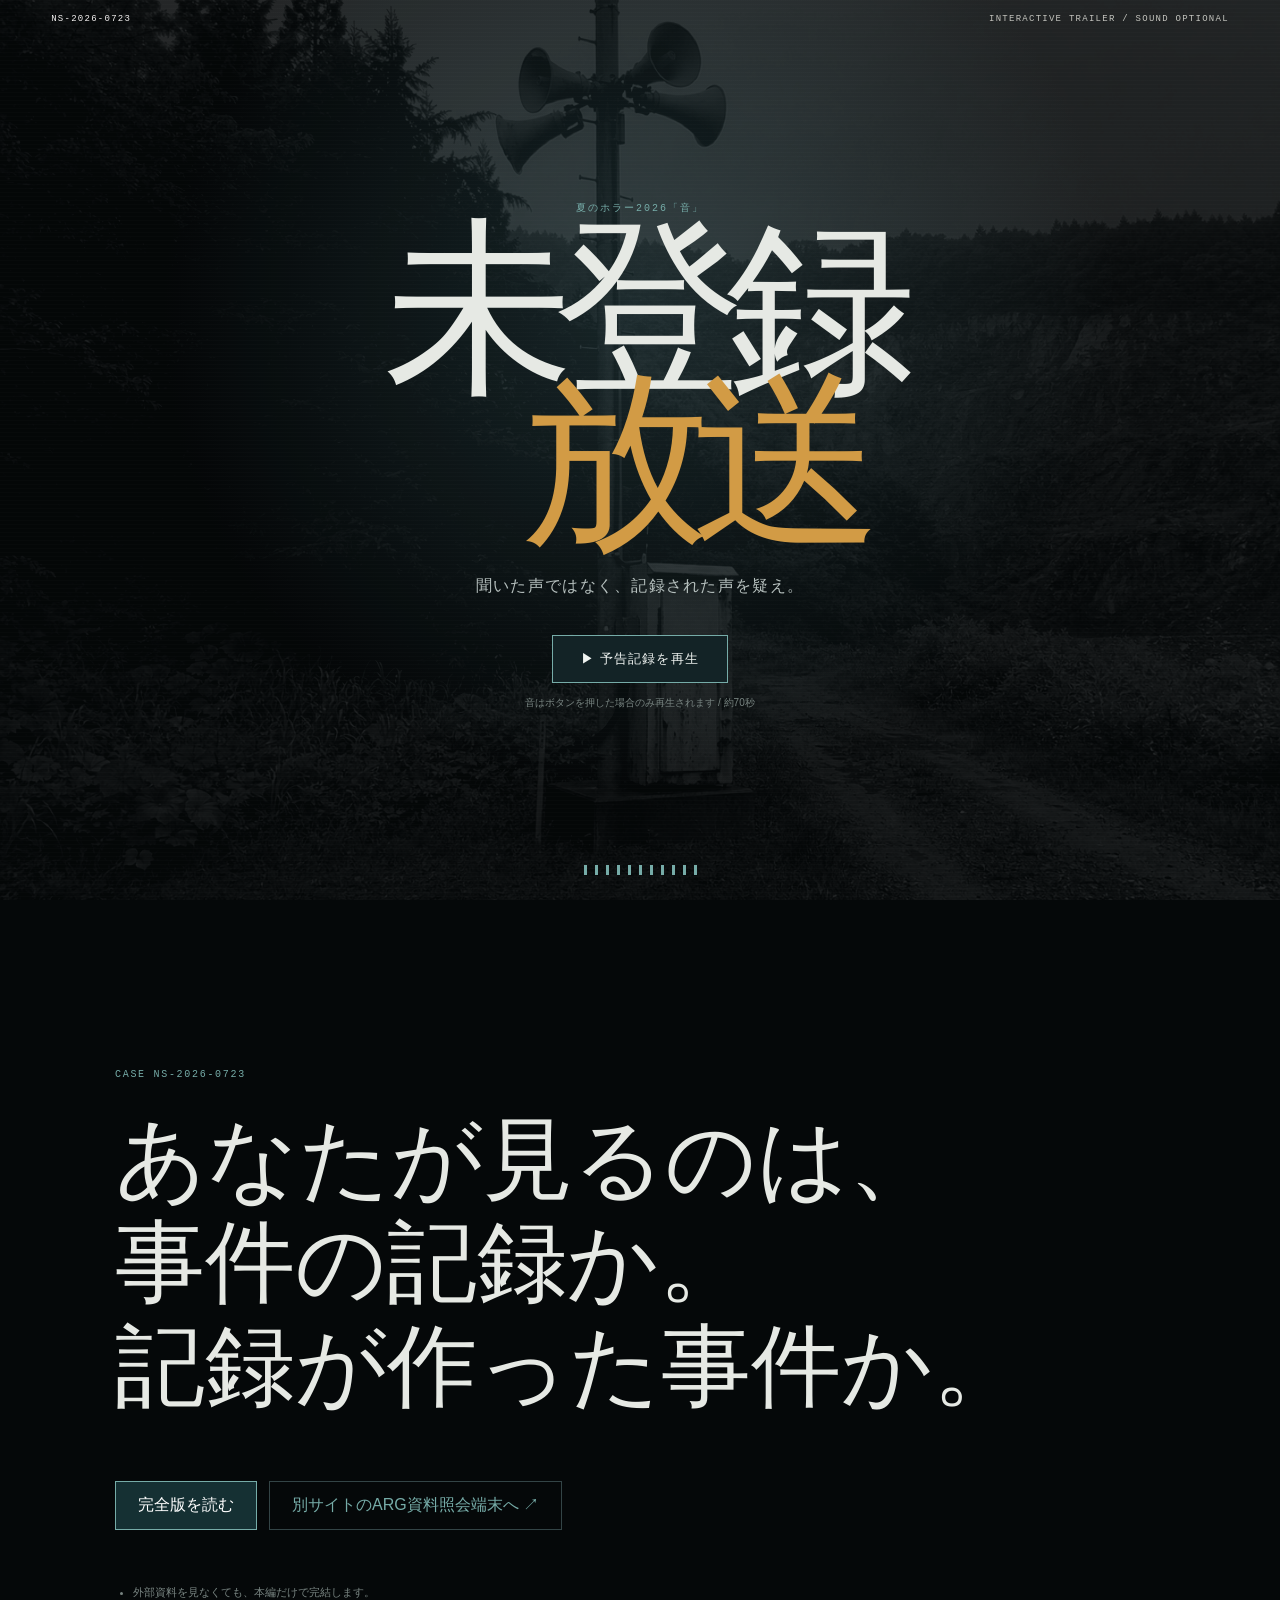
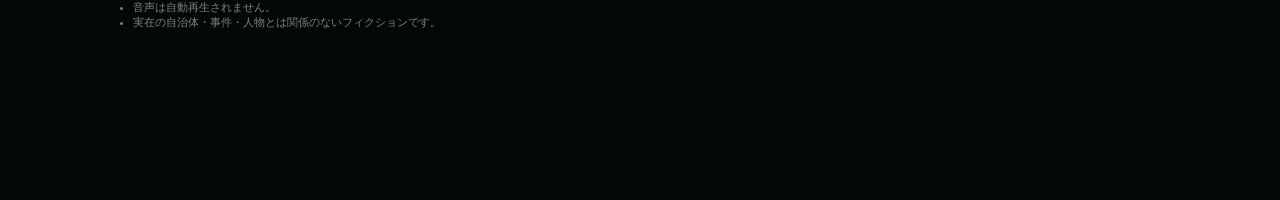
==== trailer/index.html @ 3e9d574b "Publish interactive web edition" ====
<!doctype html>
<html lang="ja">
<head>
  <meta charset="utf-8">
  <meta name="viewport" content="width=device-width,initial-scale=1">
  <meta name="theme-color" content="#050809">
  <meta name="description" content="『未登録放送』インタラクティブ予告版。音は操作した場合のみ再生されます。">
  <title>未登録放送｜インタラクティブ予告版</title>
  <link rel="stylesheet" href="trailer.css">
</head>
<body>
  <a class="skip" href="#trailer">予告編へ移動</a>
  <header class="trailer-head">
    <a href="../index.html">NS-2026-0723</a>
    <p>INTERACTIVE TRAILER / SOUND OPTIONAL</p>
  </header>

  <main id="trailer">
    <section class="poster" id="poster">
      <div class="poster-noise" aria-hidden="true"></div>
      <div class="poster-copy">
        <p>夏のホラー2026「音」</p>
        <h1>未登録<span>放送</span></h1>
        <p class="tagline">聞いた声ではなく、記録された声を疑え。</p>
        <button id="play" type="button"><span>▶</span> 予告記録を再生</button>
        <small>音はボタンを押した場合のみ再生されます / 約70秒</small>
      </div>
      <div class="poster-meter" aria-hidden="true"><i></i><i></i><i></i><i></i><i></i><i></i><i></i><i></i><i></i><i></i><i></i></div>
    </section>

    <section class="cinema" id="cinema" aria-live="polite" aria-label="予告編">
      <div class="screen">
        <figure class="shot active" data-at="0">
          <img src="../assets/photos/old-n03-inspection.jpg" alt="山中の旧防災無線子局。">
          <figcaption><span>18:00:00</span> 定時チャイム、正常終了。</figcaption>
        </figure>
        <figure class="shot" data-at="8">
          <img src="../assets/maps/narushiro-overview.svg" alt="鳴代市の概略地図。">
          <figcaption><span>18:00:11</span> その後の送信記録は、ない。</figcaption>
        </figure>
        <figure class="shot" data-at="17">
          <img src="../assets/photos/interview-notebook-facsimile.jpg" alt="複数の聞き取りを記した手書きノート。">
          <figcaption><span>VOICE 01</span> 姉には、自分の名前。</figcaption>
        </figure>
        <figure class="shot" data-at="26">
          <img src="../assets/documents/audio-sync-comparison.svg" alt="三つの録音を比較する音声解析図。">
          <figcaption><span>VOICE 02</span> 弟には、弟の名前。</figcaption>
        </figure>
        <figure class="shot" data-at="35">
          <img src="../assets/photos/night-watch-undated.jpg" alt="提灯と拍子木を持つ夜回りの古写真。">
          <figcaption><span>1989 / 1998 / 2026</span> 記録は、声より先にあったのか。</figcaption>
        </figure>
        <figure class="shot" data-at="45">
          <img src="../assets/maps/narushiro-2026-route.svg" alt="四つの子局が採石場方向へ並ぶ地図。">
          <figcaption><span>18:06 → 18:24</span> 廃止された子局が、順番に鳴る。</figcaption>
        </figure>
        <figure class="shot" data-at="55">
          <img src="../assets/maps/narusawa-1989-evacuation.svg" alt="旧避難路と採石場を示す地図。">
          <figcaption><span>UNCONFIRMED</span> 人間がしたことは、記録に残った。</figcaption>
        </figure>
        <figure class="shot final-shot" data-at="64">
          <div class="final-card"><p>同じ音声から<br>全員が別の名前を聞いた。</p><h2>未登録放送</h2><span>全38話 / 調査・考察型ホラー</span></div>
          <figcaption><span>DO NOT REPLY</span> 聞こえているなら、まだ返事をしないで。</figcaption>
        </figure>
        <div class="scanline" aria-hidden="true"></div>
      </div>
      <div class="transport">
        <button id="toggle" type="button" aria-label="再生・一時停止">▶</button>
        <div class="timeline"><i id="timeline-progress"></i></div>
        <time id="time">00:00 / 01:10</time>
        <button id="sound" type="button" aria-pressed="true">音 ON</button>
      </div>
    </section>

    <section class="after-trailer" id="after-trailer">
      <p>CASE NS-2026-0723</p>
      <h2>あなたが見るのは、<br>事件の記録か。<br>記録が作った事件か。</h2>
      <div class="cta-row">
        <a class="primary" href="../complete/index.html">完全版を読む</a>
        <a href="https://nonamenonowork.github.io/narushiro-archive/">別サイトのARG資料照会端末へ ↗</a>
      </div>
      <ul>
        <li>外部資料を見なくても、本編だけで完結します。</li>
        <li>音声は自動再生されません。</li>
        <li>実在の自治体・事件・人物とは関係のないフィクションです。</li>
      </ul>
    </section>
  </main>
  <script src="trailer.js"></script>
</body>
</html>
---- trailer/trailer.css ----
:root{--bg:#050809;--ink:#e6e9e4;--muted:#788481;--cyan:#76aca8;--amber:#d29b45;--red:#a94f48}*{box-sizing:border-box}html{scroll-behavior:smooth}body{margin:0;background:var(--bg);color:var(--ink);font-family:"Hiragino Kaku Gothic ProN","Yu Gothic",sans-serif}.skip{position:fixed;top:-80px;left:10px;z-index:50;background:#fff;color:#000;padding:8px}.skip:focus{top:10px}.trailer-head{position:fixed;top:0;left:0;right:0;z-index:20;display:flex;justify-content:space-between;padding:14px clamp(16px,4vw,58px);mix-blend-mode:difference;font:9px ui-monospace,monospace;letter-spacing:.14em}.trailer-head a{color:#fff;text-decoration:none}.trailer-head p{margin:0}.poster{position:relative;display:grid;place-items:center;min-height:100vh;overflow:hidden;background:radial-gradient(circle at 50% 35%,#1b2b2e 0,#050809 55%)}.poster:before{content:"";position:absolute;inset:0;background:url("../assets/photos/old-n03-inspection.jpg") center/cover;opacity:.12;filter:grayscale(1) contrast(1.5)}.poster-noise,.scanline{position:absolute;inset:0;pointer-events:none;background:repeating-linear-gradient(0deg,transparent 0,transparent 3px,#fff 4px);opacity:.025}.poster-copy{position:relative;z-index:2;text-align:center;padding:20px}.poster-copy>p:first-child{color:var(--cyan);font:10px ui-monospace,monospace;letter-spacing:.2em}.poster h1{margin:.1em 0;font:clamp(68px,16vw,190px)/.8 "Yu Mincho",serif;font-weight:500;letter-spacing:-.1em}.poster h1 span{display:block;color:var(--amber);margin-left:.55em}.tagline{margin:38px 0;color:#b5bfbd;letter-spacing:.08em}.poster button{padding:14px 28px;border:1px solid var(--cyan);background:#132326;color:#f0f4f1;cursor:pointer;letter-spacing:.08em}.poster small{display:block;margin-top:13px;color:var(--muted);font-size:10px}.poster-meter{position:absolute;bottom:25px;left:5%;right:5%;display:flex;align-items:flex-end;justify-content:center;gap:8px;height:50px}.poster-meter i{width:3px;height:10px;background:var(--cyan);animation:meter 1.6s ease-in-out infinite alternate}.poster-meter i:nth-child(2n){animation-delay:-.4s}.poster-meter i:nth-child(3n){animation-delay:-.9s}@keyframes meter{to{height:48px;opacity:.35}}.cinema{display:none;min-height:100vh;padding:clamp(58px,8vw,110px) clamp(12px,5vw,70px);background:#020303}.cinema.visible{display:block}.screen{position:relative;width:min(1180px,100%);aspect-ratio:16/9;margin:auto;background:#080c0d;overflow:hidden;box-shadow:0 0 0 1px #293334,0 30px 100px #000}.shot{position:absolute;inset:0;margin:0;opacity:0;transform:scale(1.04);transition:opacity 1s ease,transform 7s linear}.shot.active{opacity:1;transform:scale(1)}.shot img{width:100%;height:100%;object-fit:cover;filter:grayscale(.65) contrast(1.15) brightness(.55)}.shot figcaption{position:absolute;left:clamp(18px,5vw,70px);right:clamp(18px,5vw,70px);bottom:clamp(20px,6vw,75px);font:clamp(18px,3vw,38px)/1.5 "Yu Mincho",serif;text-shadow:0 2px 15px #000}.shot figcaption span{display:block;margin-bottom:8px;color:var(--cyan);font:9px ui-monospace,monospace;letter-spacing:.18em}.final-shot{display:grid;place-items:center;background:radial-gradient(circle,#152326,#050809 65%)}.final-card{text-align:center}.final-card p{font:clamp(18px,3vw,36px)/1.7 "Yu Mincho",serif}.final-card h2{margin:.2em;font:clamp(64px,12vw,150px)/1 "Yu Mincho",serif;font-weight:500}.final-card span{color:var(--amber);font:10px ui-monospace,monospace;letter-spacing:.15em}.transport{display:flex;align-items:center;gap:14px;width:min(1180px,100%);margin:17px auto}.transport button{border:0;background:none;color:var(--cyan);cursor:pointer}.timeline{height:2px;flex:1;background:#273133}.timeline i{display:block;width:0;height:100%;background:var(--amber)}.transport time{color:var(--muted);font:9px ui-monospace,monospace}.after-trailer{min-height:100vh;display:flex;flex-direction:column;justify-content:center;width:min(1050px,calc(100% - 36px));margin:auto;padding:100px 0}.after-trailer>p{color:var(--cyan);font:10px ui-monospace,monospace;letter-spacing:.17em}.after-trailer h2{margin:.2em 0 .7em;font:clamp(42px,8vw,90px)/1.15 "Yu Mincho",serif;font-weight:500}.cta-row{display:flex;gap:12px}.cta-row a{padding:13px 22px;border:1px solid #334446;color:var(--cyan);text-decoration:none}.cta-row .primary{background:#153033;border-color:var(--cyan);color:#fff}.after-trailer ul{margin-top:55px;padding-left:18px;color:var(--muted);font-size:11px}@media(max-width:640px){.trailer-head p{display:none}.poster h1{font-size:80px}.screen{aspect-ratio:9/16}.shot img{object-position:center}.transport{gap:7px}.transport time{display:none}.after-trailer h2{font-size:44px}.cta-row{display:grid}.poster-meter{opacity:.5}}@media(prefers-reduced-motion:reduce){*{animation:none!important;transition:none!important}.poster-meter{display:none}}
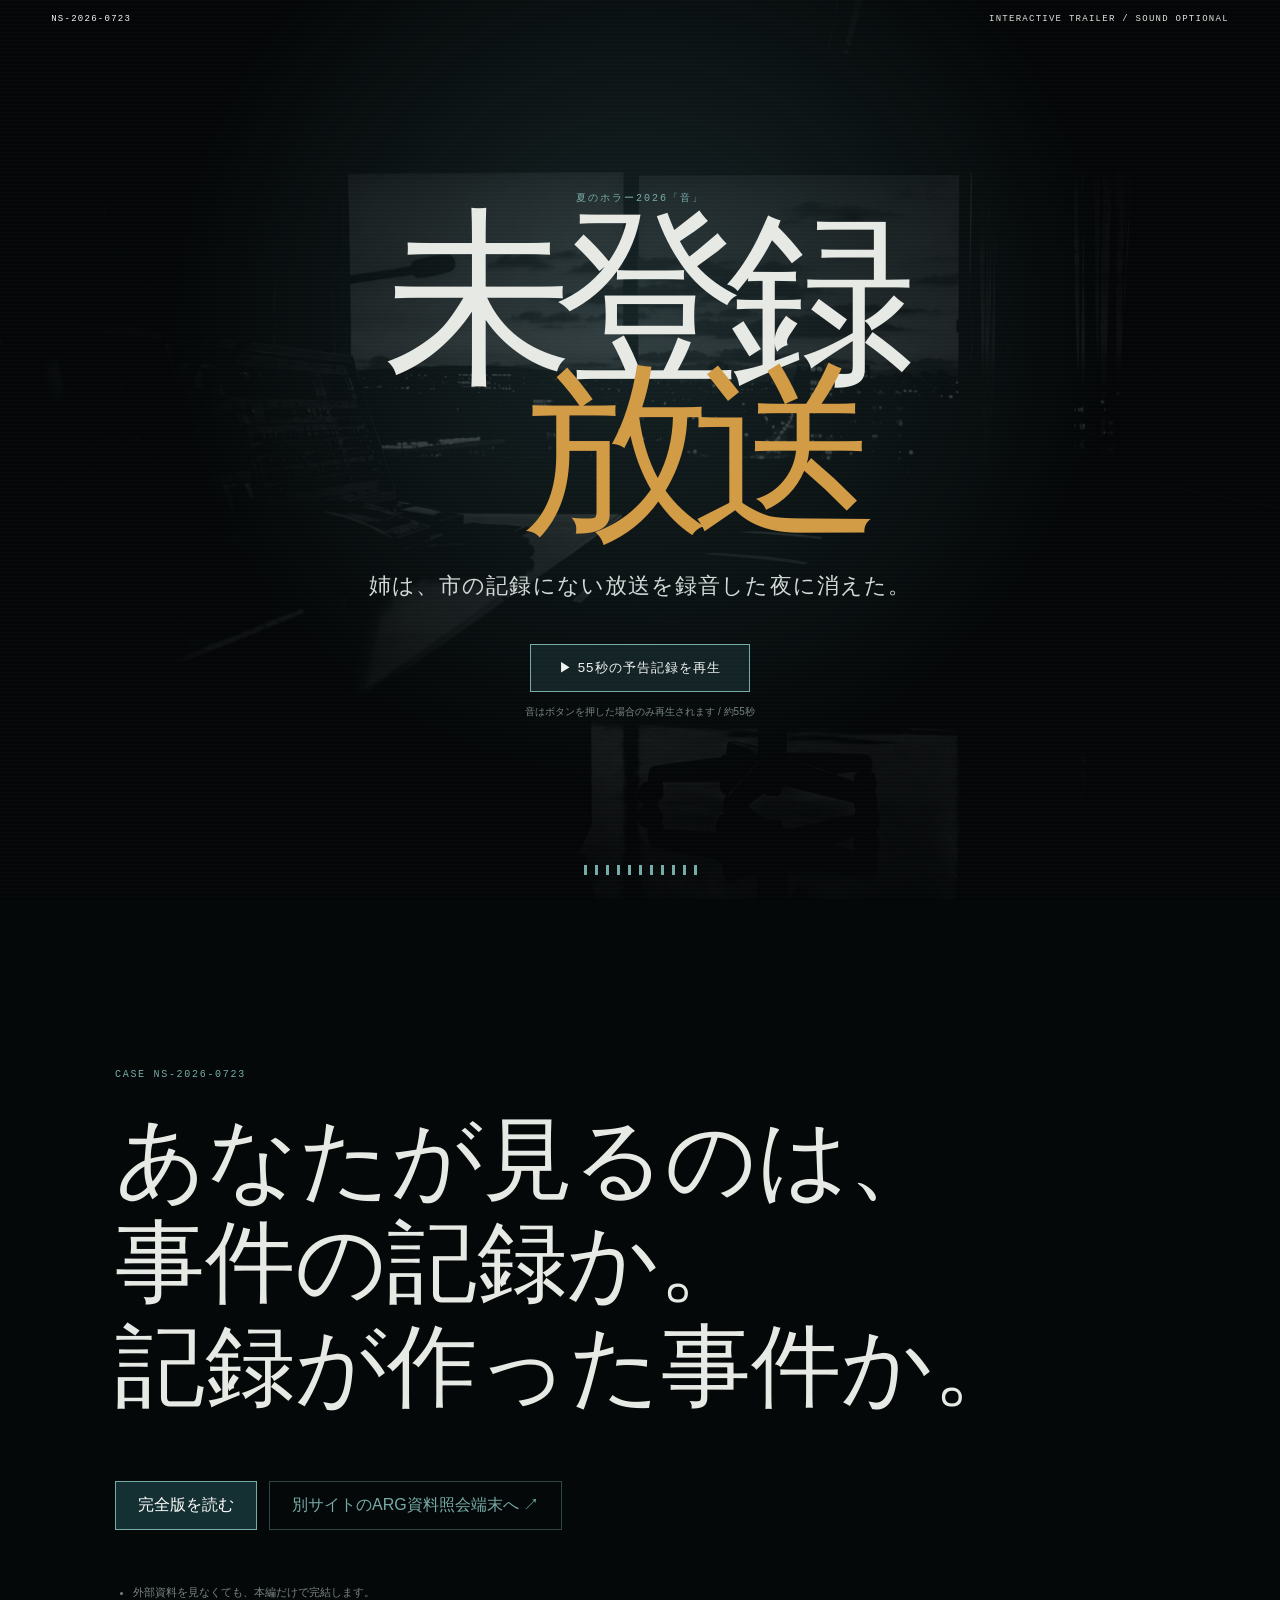
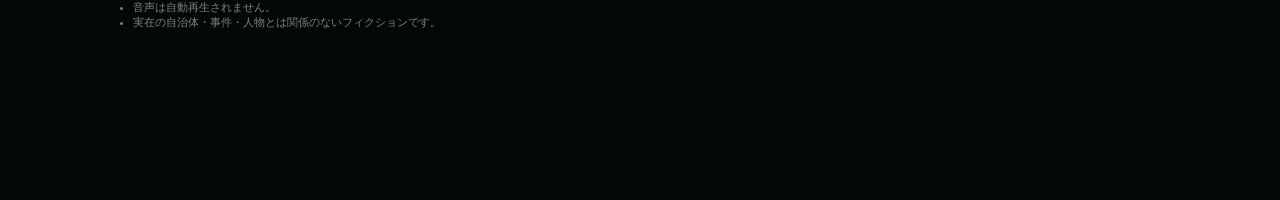
==== commit 217ac6ea: "Expand visuals and recut trailer" ====
--- a/trailer/index.html
+++ b/trailer/index.html
@@ -4,86 +4,50 @@
   <meta charset="utf-8">
   <meta name="viewport" content="width=device-width,initial-scale=1">
   <meta name="theme-color" content="#050809">
-  <meta name="description" content="『未登録放送』インタラクティブ予告版。音は操作した場合のみ再生されます。">
+  <meta name="description" content="姉の失踪、聞く者ごとに変わる声、37年前の事故を追う『未登録放送』インタラクティブ予告版。">
   <title>未登録放送｜インタラクティブ予告版</title>
   <link rel="stylesheet" href="trailer.css">
 </head>
 <body>
   <a class="skip" href="#trailer">予告編へ移動</a>
-  <header class="trailer-head">
-    <a href="../index.html">NS-2026-0723</a>
-    <p>INTERACTIVE TRAILER / SOUND OPTIONAL</p>
-  </header>
-
+  <header class="trailer-head"><a href="../index.html">NS-2026-0723</a><p>INTERACTIVE TRAILER / SOUND OPTIONAL</p></header>
   <main id="trailer">
     <section class="poster" id="poster">
       <div class="poster-noise" aria-hidden="true"></div>
       <div class="poster-copy">
         <p>夏のホラー2026「音」</p>
         <h1>未登録<span>放送</span></h1>
-        <p class="tagline">聞いた声ではなく、記録された声を疑え。</p>
-        <button id="play" type="button"><span>▶</span> 予告記録を再生</button>
-        <small>音はボタンを押した場合のみ再生されます / 約70秒</small>
+        <p class="tagline">姉は、市の記録にない放送を録音した夜に消えた。</p>
+        <button id="play" type="button"><span>▶</span> 55秒の予告記録を再生</button>
+        <small>音はボタンを押した場合のみ再生されます / 約55秒</small>
       </div>
       <div class="poster-meter" aria-hidden="true"><i></i><i></i><i></i><i></i><i></i><i></i><i></i><i></i><i></i><i></i><i></i></div>
     </section>
 
     <section class="cinema" id="cinema" aria-live="polite" aria-label="予告編">
       <div class="screen">
-        <figure class="shot active" data-at="0">
-          <img src="../assets/photos/old-n03-inspection.jpg" alt="山中の旧防災無線子局。">
-          <figcaption><span>18:00:00</span> 定時チャイム、正常終了。</figcaption>
-        </figure>
-        <figure class="shot" data-at="8">
-          <img src="../assets/maps/narushiro-overview.svg" alt="鳴代市の概略地図。">
-          <figcaption><span>18:00:11</span> その後の送信記録は、ない。</figcaption>
-        </figure>
-        <figure class="shot" data-at="17">
-          <img src="../assets/photos/interview-notebook-facsimile.jpg" alt="複数の聞き取りを記した手書きノート。">
-          <figcaption><span>VOICE 01</span> 姉には、自分の名前。</figcaption>
-        </figure>
-        <figure class="shot" data-at="26">
-          <img src="../assets/documents/audio-sync-comparison.svg" alt="三つの録音を比較する音声解析図。">
-          <figcaption><span>VOICE 02</span> 弟には、弟の名前。</figcaption>
-        </figure>
-        <figure class="shot" data-at="35">
-          <img src="../assets/photos/night-watch-undated.jpg" alt="提灯と拍子木を持つ夜回りの古写真。">
-          <figcaption><span>1989 / 1998 / 2026</span> 記録は、声より先にあったのか。</figcaption>
-        </figure>
-        <figure class="shot" data-at="45">
-          <img src="../assets/maps/narushiro-2026-route.svg" alt="四つの子局が採石場方向へ並ぶ地図。">
-          <figcaption><span>18:06 → 18:24</span> 廃止された子局が、順番に鳴る。</figcaption>
-        </figure>
-        <figure class="shot" data-at="55">
-          <img src="../assets/maps/narusawa-1989-evacuation.svg" alt="旧避難路と採石場を示す地図。">
-          <figcaption><span>UNCONFIRMED</span> 人間がしたことは、記録に残った。</figcaption>
-        </figure>
-        <figure class="shot final-shot" data-at="64">
-          <div class="final-card"><p>同じ音声から<br>全員が別の名前を聞いた。</p><h2>未登録放送</h2><span>全38話 / 調査・考察型ホラー</span></div>
-          <figcaption><span>DO NOT REPLY</span> 聞こえているなら、まだ返事をしないで。</figcaption>
-        </figure>
+        <figure class="shot active" data-at="0"><img src="../assets/photos/city-hall-broadcast-room.jpg" alt="夕刻の市役所放送室。"><figcaption><span>JUL 23 / 18:00</span><strong>姉は、防災無線を録音した夜に消えた。</strong><small>失踪者・三枝美鈴、市危機管理課職員。</small></figcaption></figure>
+        <figure class="shot right" data-at="4"><img src="../assets/documents/broadcast-system.svg" alt="防災無線の設備構成図。"><figcaption><span>SYSTEM LOG</span><strong>中央操作卓の記録は「正常」。</strong><small>18時以降の送信履歴は存在しない。</small></figcaption></figure>
+        <figure class="shot" data-at="8"><img src="../assets/documents/audio-sync-comparison.svg" alt="三つの録音の音声比較図。"><figcaption><span>REC 01</span><strong>同じ音声が、弟には「りょう」と聞こえた。</strong><small>録音には、人声と断定できる成分がない。</small></figcaption></figure>
+        <figure class="shot right" data-at="12"><img src="../assets/photos/interview-notebook-facsimile.jpg" alt="手書きの聞き取りノート。"><figcaption><span>TESTIMONY</span><strong>別の聞き手には、亡くなった母の声。</strong><small>証言者ごとに呼ばれた名前が違う。</small></figcaption></figure>
+        <figure class="shot" data-at="16"><img src="../assets/photos/old-n03-inspection.jpg" alt="山中の旧N-03防災無線子局。"><figcaption><span>OLD N-03</span><strong>廃止されたはずの子局からも申告が届く。</strong><small>採石場口・電源切断済み。</small></figcaption></figure>
+        <figure class="shot right" data-at="20"><img src="../assets/photos/missing-attachment-archive.jpg" alt="別紙が抜き取られた古い事故報告書。"><figcaption><span>1989 / MISSING FILE</span><strong>三十七年前の事故。欠落した点呼表。</strong><small>綴じ穴だけが「別紙三」の存在を示す。</small></figcaption></figure>
+        <figure class="shot" data-at="24"><img src="../assets/maps/narusawa-1989-evacuation.svg" alt="1989年の避難経路と事故地点。"><figcaption><span>HEAD COUNT</span><strong>公式は七人。計算は八人。</strong><small>救助記録と慰霊名簿で、一人分が合わない。</small></figcaption></figure>
+        <figure class="shot right" data-at="28"><img src="../assets/photos/night-watch-undated.jpg" alt="提灯と拍子木を持つ夜回りの古写真。"><figcaption><span>RESTORED RITUAL</span><strong>事故後に作り直された「声送り祭」。</strong><small>失われたはずの手順を、誰が復元したのか。</small></figcaption></figure>
+        <figure class="shot" data-at="32"><img src="../assets/photos/voice-sending-festival.jpg" alt="夜の湖畔で行われる声送り祭。"><figcaption><span>18:06 → 18:24</span><strong>祭礼の夜、四つの子局が六分間隔で鳴る。</strong><small>人々は、聞こえた名に返事をしない。</small></figcaption></figure>
+        <figure class="shot right" data-at="36"><img src="../assets/maps/narushiro-2026-route.svg" alt="子局の起動順が採石場へ続く地図。"><figcaption><span>SIGNAL ROUTE</span><strong>音の順番だけが、採石場へ続いていた。</strong><small>放送網では説明できない移動。</small></figcaption></figure>
+        <figure class="shot" data-at="40"><img src="../assets/photos/inspection-tunnel-chair.jpg" alt="旧採石場の点検坑と折り畳み椅子。"><figcaption><span>INSPECTION TUNNEL</span><strong>坑道の奥に、録音と同じ椅子の音。</strong><small>壁へ向けて置かれた、一脚。</small></figcaption></figure>
+        <figure class="shot right" data-at="44"><img src="../assets/documents/evidence-cross-reference.svg" alt="十二資料の参照関係図。"><figcaption><span>12 RECORDS</span><strong>掲示板、記事、記憶。記録するほど声は揃っていく。</strong><small>それは真相か、それとも感染か。</small></figcaption></figure>
+        <figure class="shot final-shot" data-at="48"><div class="final-card"><p>人間が行ったことは、解明できる。<br><b>だが、声まで人間が送ったとは限らない。</b></p><h2>未登録放送</h2><span>全38話 / 調査・考察型ホラー</span></div><figcaption><span>DO NOT REPLY</span><strong>聞こえているなら、まだ返事をしないで。</strong></figcaption></figure>
         <div class="scanline" aria-hidden="true"></div>
       </div>
-      <div class="transport">
-        <button id="toggle" type="button" aria-label="再生・一時停止">▶</button>
-        <div class="timeline"><i id="timeline-progress"></i></div>
-        <time id="time">00:00 / 01:10</time>
-        <button id="sound" type="button" aria-pressed="true">音 ON</button>
-      </div>
+      <div class="transport"><button id="toggle" type="button" aria-label="再生・一時停止">▶</button><div class="timeline"><i id="timeline-progress"></i></div><time id="time">00:00 / 00:55</time><button id="sound" type="button" aria-pressed="true">音 ON</button></div>
     </section>
 
     <section class="after-trailer" id="after-trailer">
-      <p>CASE NS-2026-0723</p>
-      <h2>あなたが見るのは、<br>事件の記録か。<br>記録が作った事件か。</h2>
-      <div class="cta-row">
-        <a class="primary" href="../complete/index.html">完全版を読む</a>
-        <a href="https://nonamenonowork.github.io/narushiro-archive/">別サイトのARG資料照会端末へ ↗</a>
-      </div>
-      <ul>
-        <li>外部資料を見なくても、本編だけで完結します。</li>
-        <li>音声は自動再生されません。</li>
-        <li>実在の自治体・事件・人物とは関係のないフィクションです。</li>
-      </ul>
+      <p>CASE NS-2026-0723</p><h2>あなたが見るのは、<br>事件の記録か。<br>記録が作った事件か。</h2>
+      <div class="cta-row"><a class="primary" href="../complete/index.html">完全版を読む</a><a href="https://nonamenonowork.github.io/narushiro-archive/">別サイトのARG資料照会端末へ ↗</a></div>
+      <ul><li>外部資料を見なくても、本編だけで完結します。</li><li>音声は自動再生されません。</li><li>実在の自治体・事件・人物とは関係のないフィクションです。</li></ul>
     </section>
   </main>
   <script src="trailer.js"></script>
--- a/trailer/trailer.css
+++ b/trailer/trailer.css
@@ -1 +1 @@
-:root{--bg:#050809;--ink:#e6e9e4;--muted:#788481;--cyan:#76aca8;--amber:#d29b45;--red:#a94f48}*{box-sizing:border-box}html{scroll-behavior:smooth}body{margin:0;background:var(--bg);color:var(--ink);font-family:"Hiragino Kaku Gothic ProN","Yu Gothic",sans-serif}.skip{position:fixed;top:-80px;left:10px;z-index:50;background:#fff;color:#000;padding:8px}.skip:focus{top:10px}.trailer-head{position:fixed;top:0;left:0;right:0;z-index:20;display:flex;justify-content:space-between;padding:14px clamp(16px,4vw,58px);mix-blend-mode:difference;font:9px ui-monospace,monospace;letter-spacing:.14em}.trailer-head a{color:#fff;text-decoration:none}.trailer-head p{margin:0}.poster{position:relative;display:grid;place-items:center;min-height:100vh;overflow:hidden;background:radial-gradient(circle at 50% 35%,#1b2b2e 0,#050809 55%)}.poster:before{content:"";position:absolute;inset:0;background:url("../assets/photos/old-n03-inspection.jpg") center/cover;opacity:.12;filter:grayscale(1) contrast(1.5)}.poster-noise,.scanline{position:absolute;inset:0;pointer-events:none;background:repeating-linear-gradient(0deg,transparent 0,transparent 3px,#fff 4px);opacity:.025}.poster-copy{position:relative;z-index:2;text-align:center;padding:20px}.poster-copy>p:first-child{color:var(--cyan);font:10px ui-monospace,monospace;letter-spacing:.2em}.poster h1{margin:.1em 0;font:clamp(68px,16vw,190px)/.8 "Yu Mincho",serif;font-weight:500;letter-spacing:-.1em}.poster h1 span{display:block;color:var(--amber);margin-left:.55em}.tagline{margin:38px 0;color:#b5bfbd;letter-spacing:.08em}.poster button{padding:14px 28px;border:1px solid var(--cyan);background:#132326;color:#f0f4f1;cursor:pointer;letter-spacing:.08em}.poster small{display:block;margin-top:13px;color:var(--muted);font-size:10px}.poster-meter{position:absolute;bottom:25px;left:5%;right:5%;display:flex;align-items:flex-end;justify-content:center;gap:8px;height:50px}.poster-meter i{width:3px;height:10px;background:var(--cyan);animation:meter 1.6s ease-in-out infinite alternate}.poster-meter i:nth-child(2n){animation-delay:-.4s}.poster-meter i:nth-child(3n){animation-delay:-.9s}@keyframes meter{to{height:48px;opacity:.35}}.cinema{display:none;min-height:100vh;padding:clamp(58px,8vw,110px) clamp(12px,5vw,70px);background:#020303}.cinema.visible{display:block}.screen{position:relative;width:min(1180px,100%);aspect-ratio:16/9;margin:auto;background:#080c0d;overflow:hidden;box-shadow:0 0 0 1px #293334,0 30px 100px #000}.shot{position:absolute;inset:0;margin:0;opacity:0;transform:scale(1.04);transition:opacity 1s ease,transform 7s linear}.shot.active{opacity:1;transform:scale(1)}.shot img{width:100%;height:100%;object-fit:cover;filter:grayscale(.65) contrast(1.15) brightness(.55)}.shot figcaption{position:absolute;left:clamp(18px,5vw,70px);right:clamp(18px,5vw,70px);bottom:clamp(20px,6vw,75px);font:clamp(18px,3vw,38px)/1.5 "Yu Mincho",serif;text-shadow:0 2px 15px #000}.shot figcaption span{display:block;margin-bottom:8px;color:var(--cyan);font:9px ui-monospace,monospace;letter-spacing:.18em}.final-shot{display:grid;place-items:center;background:radial-gradient(circle,#152326,#050809 65%)}.final-card{text-align:center}.final-card p{font:clamp(18px,3vw,36px)/1.7 "Yu Mincho",serif}.final-card h2{margin:.2em;font:clamp(64px,12vw,150px)/1 "Yu Mincho",serif;font-weight:500}.final-card span{color:var(--amber);font:10px ui-monospace,monospace;letter-spacing:.15em}.transport{display:flex;align-items:center;gap:14px;width:min(1180px,100%);margin:17px auto}.transport button{border:0;background:none;color:var(--cyan);cursor:pointer}.timeline{height:2px;flex:1;background:#273133}.timeline i{display:block;width:0;height:100%;background:var(--amber)}.transport time{color:var(--muted);font:9px ui-monospace,monospace}.after-trailer{min-height:100vh;display:flex;flex-direction:column;justify-content:center;width:min(1050px,calc(100% - 36px));margin:auto;padding:100px 0}.after-trailer>p{color:var(--cyan);font:10px ui-monospace,monospace;letter-spacing:.17em}.after-trailer h2{margin:.2em 0 .7em;font:clamp(42px,8vw,90px)/1.15 "Yu Mincho",serif;font-weight:500}.cta-row{display:flex;gap:12px}.cta-row a{padding:13px 22px;border:1px solid #334446;color:var(--cyan);text-decoration:none}.cta-row .primary{background:#153033;border-color:var(--cyan);color:#fff}.after-trailer ul{margin-top:55px;padding-left:18px;color:var(--muted);font-size:11px}@media(max-width:640px){.trailer-head p{display:none}.poster h1{font-size:80px}.screen{aspect-ratio:9/16}.shot img{object-position:center}.transport{gap:7px}.transport time{display:none}.after-trailer h2{font-size:44px}.cta-row{display:grid}.poster-meter{opacity:.5}}@media(prefers-reduced-motion:reduce){*{animation:none!important;transition:none!important}.poster-meter{display:none}}
+:root{--bg:#050809;--ink:#e6e9e4;--muted:#788481;--cyan:#76aca8;--amber:#d29b45}*{box-sizing:border-box}html{scroll-behavior:smooth}body{margin:0;background:var(--bg);color:var(--ink);font-family:"Hiragino Kaku Gothic ProN","Yu Gothic",sans-serif}.skip{position:fixed;top:-80px;left:10px;z-index:50;background:#fff;color:#000;padding:8px}.skip:focus{top:10px}.trailer-head{position:fixed;top:0;left:0;right:0;z-index:20;display:flex;justify-content:space-between;padding:14px clamp(16px,4vw,58px);mix-blend-mode:difference;font:9px ui-monospace,monospace;letter-spacing:.14em}.trailer-head a{color:#fff;text-decoration:none}.trailer-head p{margin:0}.poster{position:relative;display:grid;place-items:center;min-height:100vh;overflow:hidden;background:radial-gradient(circle at 50% 35%,#1b2b2e 0,#050809 55%)}.poster:before{content:"";position:absolute;inset:0;background:url("../assets/photos/city-hall-broadcast-room.jpg") center/cover;opacity:.16;filter:grayscale(1) contrast(1.5)}.poster-noise,.scanline{position:absolute;inset:0;z-index:4;pointer-events:none;background:repeating-linear-gradient(0deg,transparent 0,transparent 3px,#fff 4px);opacity:.025}.poster-copy{position:relative;z-index:2;text-align:center;padding:20px}.poster-copy>p:first-child{color:var(--cyan);font:10px ui-monospace,monospace;letter-spacing:.2em}.poster h1{margin:.1em 0;font:clamp(68px,16vw,190px)/.8 "Yu Mincho",serif;font-weight:500;letter-spacing:-.1em}.poster h1 span{display:block;color:var(--amber);margin-left:.55em}.tagline{max-width:34em;margin:38px auto;color:#d2d9d6;font:clamp(15px,2vw,22px)/1.8 "Yu Mincho",serif;letter-spacing:.05em}.poster button{padding:14px 28px;border:1px solid var(--cyan);background:#132326;color:#f0f4f1;cursor:pointer;letter-spacing:.08em}.poster small{display:block;margin-top:13px;color:var(--muted);font-size:10px}.poster-meter{position:absolute;bottom:25px;left:5%;right:5%;display:flex;align-items:flex-end;justify-content:center;gap:8px;height:50px}.poster-meter i{width:3px;height:10px;background:var(--cyan);animation:meter 1.6s ease-in-out infinite alternate}.poster-meter i:nth-child(2n){animation-delay:-.4s}.poster-meter i:nth-child(3n){animation-delay:-.9s}@keyframes meter{to{height:48px;opacity:.35}}.cinema{display:none;min-height:100vh;padding:clamp(58px,8vw,110px) clamp(12px,5vw,70px);background:#020303}.cinema.visible{display:block}.screen{position:relative;width:min(1180px,100%);aspect-ratio:16/9;margin:auto;background:#080c0d;overflow:hidden;box-shadow:0 0 0 1px #293334,0 30px 100px #000}.shot{position:absolute;inset:0;margin:0;opacity:0;transform:scale(1.07);transition:opacity .28s ease,transform 4.4s linear}.shot.active{opacity:1;transform:scale(1)}.shot img{width:100%;height:100%;object-fit:cover;filter:grayscale(.65) contrast(1.15) brightness(.55)}.shot:after{content:"";position:absolute;inset:0;background:linear-gradient(90deg,rgba(0,0,0,.78),transparent 72%),linear-gradient(0deg,rgba(0,0,0,.78),transparent 55%)}.shot figcaption{position:absolute;z-index:2;left:clamp(18px,5vw,70px);right:clamp(18px,5vw,70px);bottom:clamp(20px,6vw,75px);max-width:850px;text-shadow:0 2px 15px #000;transform:translateY(16px);opacity:0;transition:opacity .25s .08s,transform .35s .08s}.shot.active figcaption{opacity:1;transform:none}.shot.right figcaption{margin-left:auto;text-align:right}.shot figcaption span{display:block;margin-bottom:8px;color:var(--cyan);font:9px ui-monospace,monospace;letter-spacing:.18em}.shot figcaption strong{display:block;font:clamp(20px,3.2vw,43px)/1.35 "Yu Mincho",serif;font-weight:600}.shot figcaption small{display:block;margin-top:8px;color:#bac3c0;font-size:clamp(10px,1.2vw,14px);letter-spacing:.06em}.final-shot{display:grid;place-items:center;background:radial-gradient(circle,#152326,#050809 65%)}.final-shot:after{background:radial-gradient(circle,transparent 20%,rgba(0,0,0,.65))}.final-card{position:relative;z-index:2;text-align:center}.final-card p{font:clamp(16px,2.6vw,34px)/1.7 "Yu Mincho",serif}.final-card p b{color:#f2d29a;font-weight:500}.final-card h2{margin:.12em;font:clamp(58px,11vw,140px)/1 "Yu Mincho",serif;font-weight:500}.final-card span{color:var(--amber);font:10px ui-monospace,monospace;letter-spacing:.15em}.final-shot figcaption{bottom:3%;text-align:center;max-width:none}.final-shot figcaption strong{font-size:clamp(13px,1.8vw,22px)}.transport{display:flex;align-items:center;gap:14px;width:min(1180px,100%);margin:17px auto}.transport button{border:0;background:none;color:var(--cyan);cursor:pointer}.timeline{height:2px;flex:1;background:#273133}.timeline i{display:block;width:0;height:100%;background:var(--amber)}.transport time{color:var(--muted);font:9px ui-monospace,monospace}.after-trailer{min-height:100vh;display:flex;flex-direction:column;justify-content:center;width:min(1050px,calc(100% - 36px));margin:auto;padding:100px 0}.after-trailer>p{color:var(--cyan);font:10px ui-monospace,monospace;letter-spacing:.17em}.after-trailer h2{margin:.2em 0 .7em;font:clamp(42px,8vw,90px)/1.15 "Yu Mincho",serif;font-weight:500}.cta-row{display:flex;gap:12px}.cta-row a{padding:13px 22px;border:1px solid #334446;color:var(--cyan);text-decoration:none}.cta-row .primary{background:#153033;border-color:var(--cyan);color:#fff}.after-trailer ul{margin-top:55px;padding-left:18px;color:var(--muted);font-size:11px}@media(max-width:640px){.trailer-head p{display:none}.poster h1{font-size:80px}.screen{aspect-ratio:9/16}.shot img{object-position:center}.shot:after{background:linear-gradient(0deg,rgba(0,0,0,.88),transparent 68%)}.shot.right figcaption{margin-left:0;text-align:left}.shot figcaption strong{font-size:22px}.shot figcaption small{font-size:10px}.final-card{padding:18px}.transport{gap:7px}.transport time{display:none}.after-trailer h2{font-size:44px}.cta-row{display:grid}.poster-meter{opacity:.5}}@media(prefers-reduced-motion:reduce){*{animation:none!important;transition:none!important}.poster-meter{display:none}}
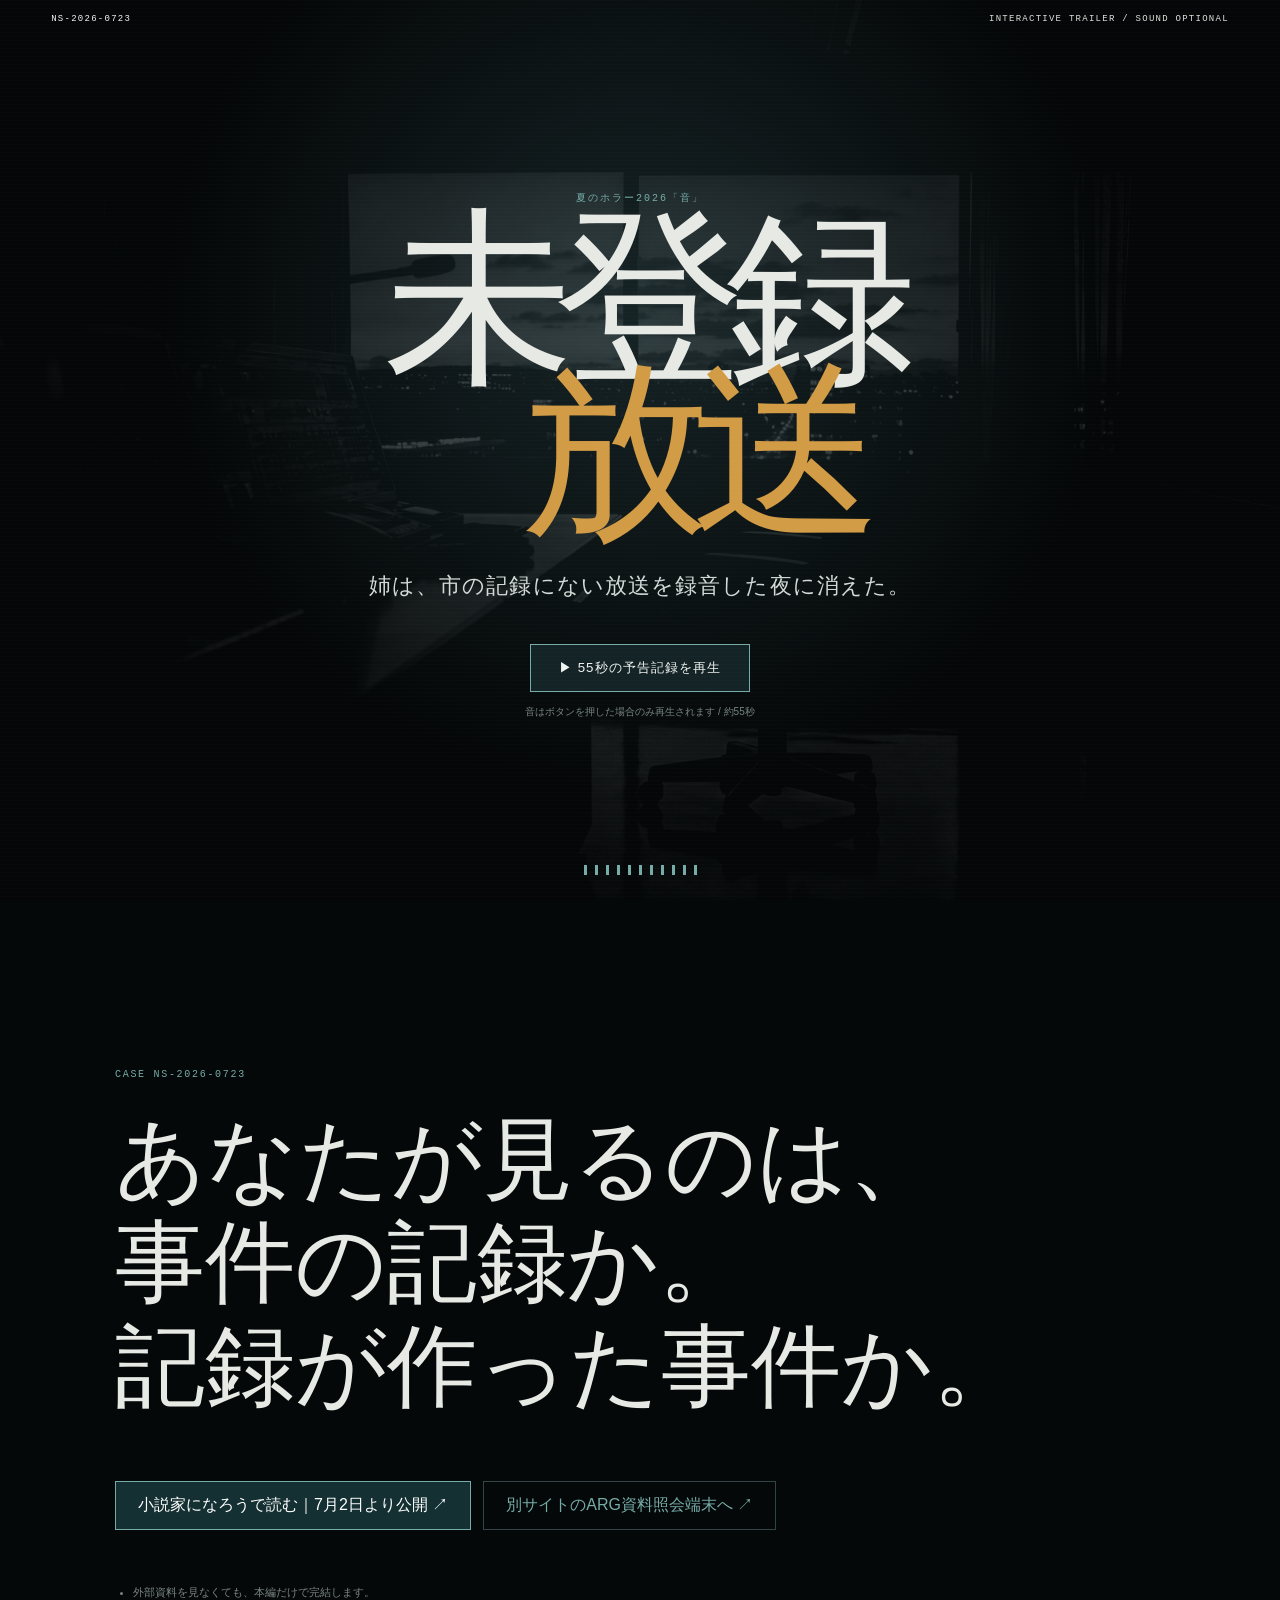
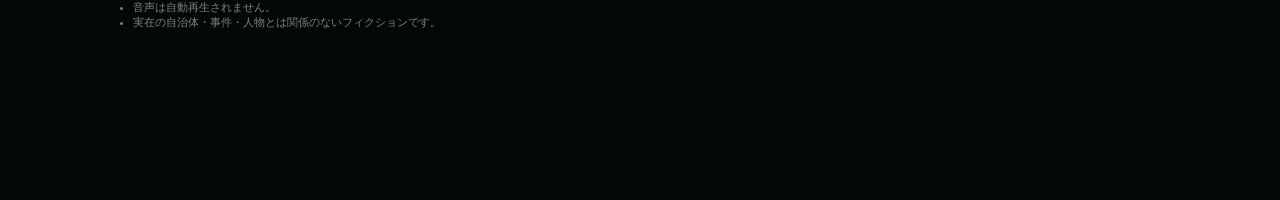
==== commit 074ebd9c: "Point trailer to Narou release" ====
--- a/trailer/index.html
+++ b/trailer/index.html
@@ -38,7 +38,7 @@
         <figure class="shot right" data-at="36"><img src="../assets/maps/narushiro-2026-route.svg" alt="子局の起動順が採石場へ続く地図。"><figcaption><span>SIGNAL ROUTE</span><strong>音の順番だけが、採石場へ続いていた。</strong><small>放送網では説明できない移動。</small></figcaption></figure>
         <figure class="shot" data-at="40"><img src="../assets/photos/inspection-tunnel-chair.jpg" alt="旧採石場の点検坑と折り畳み椅子。"><figcaption><span>INSPECTION TUNNEL</span><strong>坑道の奥に、録音と同じ椅子の音。</strong><small>壁へ向けて置かれた、一脚。</small></figcaption></figure>
         <figure class="shot right" data-at="44"><img src="../assets/documents/evidence-cross-reference.svg" alt="十二資料の参照関係図。"><figcaption><span>12 RECORDS</span><strong>掲示板、記事、記憶。記録するほど声は揃っていく。</strong><small>それは真相か、それとも感染か。</small></figcaption></figure>
-        <figure class="shot final-shot" data-at="48"><div class="final-card"><p>人間が行ったことは、解明できる。<br><b>だが、声まで人間が送ったとは限らない。</b></p><h2>未登録放送</h2><span>全38話 / 調査・考察型ホラー</span></div><figcaption><span>DO NOT REPLY</span><strong>聞こえているなら、まだ返事をしないで。</strong></figcaption></figure>
+        <figure class="shot final-shot" data-at="48"><div class="final-card"><p>人間が行ったことは、解明できる。<br><b>だが、声まで人間が送ったとは限らない。</b></p><h2>未登録放送</h2><span>小説家になろうにて 7月2日より公開</span></div><figcaption><span>全38話 / 調査・考察型ホラー</span><strong>聞こえているなら、まだ返事をしないで。</strong></figcaption></figure>
         <div class="scanline" aria-hidden="true"></div>
       </div>
       <div class="transport"><button id="toggle" type="button" aria-label="再生・一時停止">▶</button><div class="timeline"><i id="timeline-progress"></i></div><time id="time">00:00 / 00:55</time><button id="sound" type="button" aria-pressed="true">音 ON</button></div>
@@ -46,7 +46,7 @@
 
     <section class="after-trailer" id="after-trailer">
       <p>CASE NS-2026-0723</p><h2>あなたが見るのは、<br>事件の記録か。<br>記録が作った事件か。</h2>
-      <div class="cta-row"><a class="primary" href="../complete/index.html">完全版を読む</a><a href="https://nonamenonowork.github.io/narushiro-archive/">別サイトのARG資料照会端末へ ↗</a></div>
+      <div class="cta-row"><a class="primary" href="https://syosetu.com/" target="_blank" rel="noopener">小説家になろうで読む｜7月2日より公開 ↗</a><a href="https://nonamenonowork.github.io/narushiro-archive/">別サイトのARG資料照会端末へ ↗</a></div>
       <ul><li>外部資料を見なくても、本編だけで完結します。</li><li>音声は自動再生されません。</li><li>実在の自治体・事件・人物とは関係のないフィクションです。</li></ul>
     </section>
   </main>
